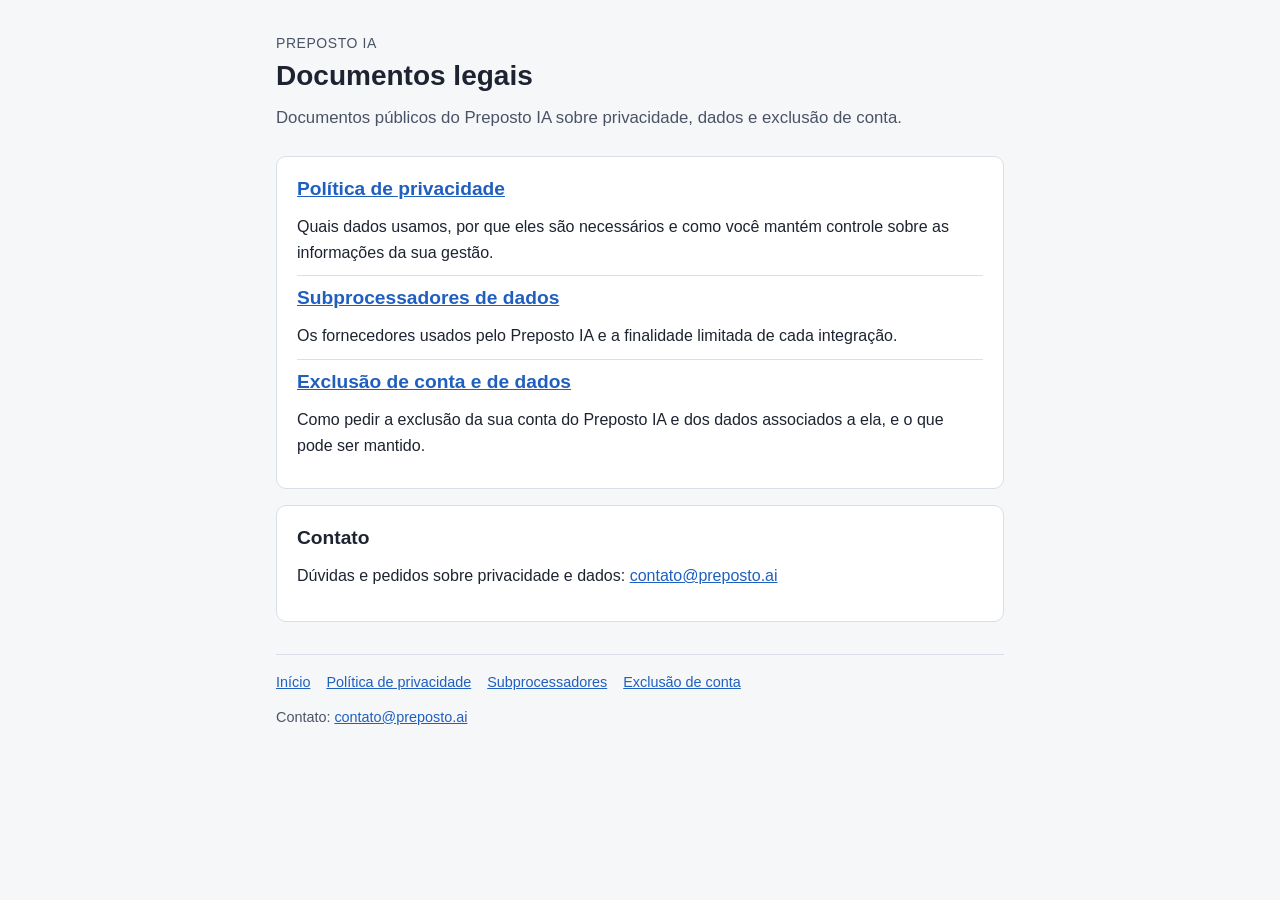
==== index.html @ 927982ff "docs: documentos legais públicos do Preposto IA Co-Authored-By: Claude Opus 5.5 <noreply@anthropic.c" ====
<!doctype html>
<html lang="pt-BR">
<head>
  <meta charset="utf-8">
  <meta name="viewport" content="width=device-width, initial-scale=1">
  <title>Preposto IA — documentos legais</title>
  <link rel="stylesheet" href="style.css">
</head>
<body>
  <main class="pagina">
    <header class="topo">
      <p class="sobretitulo">Preposto IA</p>
      <h1>Documentos legais</h1>
      <p class="descricao">Documentos públicos do Preposto IA sobre privacidade, dados e exclusão de conta.</p>
    </header>

    <section class="bloco" aria-label="Documentos">
      <ul class="itens">
        <li>
          <h2><a href="privacidade.html">Política de privacidade</a></h2>
          <p>Quais dados usamos, por que eles são necessários e como você mantém controle sobre as informações da sua gestão.</p>
        </li>
        <li>
          <h2><a href="subprocessadores.html">Subprocessadores de dados</a></h2>
          <p>Os fornecedores usados pelo Preposto IA e a finalidade limitada de cada integração.</p>
        </li>
        <li>
          <h2><a href="exclusao-de-conta.html">Exclusão de conta e de dados</a></h2>
          <p>Como pedir a exclusão da sua conta do Preposto IA e dos dados associados a ela, e o que pode ser mantido.</p>
        </li>
      </ul>
    </section>

    <section class="bloco">
      <h2>Contato</h2>
      <p>Dúvidas e pedidos sobre privacidade e dados: <a href="mailto:contato@preposto.ai">contato@preposto.ai</a></p>
    </section>

    <footer class="rodape">
      <ul>
        <li><a href="index.html">Início</a></li>
        <li><a href="privacidade.html">Política de privacidade</a></li>
        <li><a href="subprocessadores.html">Subprocessadores</a></li>
        <li><a href="exclusao-de-conta.html">Exclusão de conta</a></li>
      </ul>
      <p>Contato: <a href="mailto:contato@preposto.ai">contato@preposto.ai</a></p>
    </footer>
  </main>
</body>
</html>
---- style.css ----
:root {
  color-scheme: light dark;
  --fundo: #f6f7f9;
  --superficie: #ffffff;
  --texto: #1d2330;
  --texto-suave: #4a5366;
  --destaque: #1f5fbf;
  --borda: #d9dee8;
  --destaque-fundo: #e8f0fb;
}

@media (prefers-color-scheme: dark) {
  :root {
    --fundo: #12151c;
    --superficie: #1b2029;
    --texto: #e7eaf0;
    --texto-suave: #aab3c4;
    --destaque: #8ab4ff;
    --borda: #2e3644;
    --destaque-fundo: #1f2a3d;
  }
}

* {
  box-sizing: border-box;
}

html {
  -webkit-text-size-adjust: 100%;
}

body {
  margin: 0;
  padding: 0;
  background: var(--fundo);
  color: var(--texto);
  font-family: -apple-system, BlinkMacSystemFont, "Segoe UI", Roboto, Helvetica, Arial, sans-serif;
  font-size: 16px;
  line-height: 1.6;
}

.pagina {
  max-width: 760px;
  margin: 0 auto;
  padding: 32px 16px 48px;
}

header.topo {
  margin-bottom: 24px;
}

.sobretitulo {
  margin: 0 0 4px;
  color: var(--texto-suave);
  font-size: 0.875rem;
  text-transform: uppercase;
  letter-spacing: 0.04em;
}

h1 {
  margin: 0 0 12px;
  font-size: 1.75rem;
  line-height: 1.25;
}

h2 {
  margin: 0 0 12px;
  font-size: 1.2rem;
  line-height: 1.3;
}

h3 {
  margin: 0 0 4px;
  font-size: 1rem;
}

p {
  margin: 0 0 12px;
}

a {
  color: var(--destaque);
  overflow-wrap: anywhere;
}

.meta {
  margin: 0;
  color: var(--texto-suave);
  font-size: 0.9rem;
}

.descricao {
  font-size: 1.05rem;
  color: var(--texto-suave);
}

.bloco {
  background: var(--superficie);
  border: 1px solid var(--borda);
  border-radius: 10px;
  padding: 20px;
  margin-bottom: 16px;
}

.resumo {
  background: var(--destaque-fundo);
  border-color: var(--destaque-fundo);
}

.destaques {
  list-style: none;
  margin: 0;
  padding: 0;
  display: grid;
  gap: 12px;
}

.destaques li {
  background: var(--superficie);
  border: 1px solid var(--borda);
  border-radius: 8px;
  padding: 12px 14px;
}

.destaques p {
  margin: 0;
}

.secao {
  background: var(--superficie);
  border: 1px solid var(--borda);
  border-radius: 10px;
  padding: 20px;
  margin-bottom: 16px;
}

.itens {
  margin: 0;
  padding: 0;
  list-style: none;
}

.itens li {
  padding: 10px 0;
  border-top: 1px solid var(--borda);
}

.itens li:first-child {
  border-top: 0;
  padding-top: 0;
}

.itens p {
  margin: 0;
}

.links {
  margin: 8px 0 0;
  font-size: 0.95rem;
}

table {
  width: 100%;
  border-collapse: collapse;
  font-size: 0.95rem;
}

th,
td {
  text-align: left;
  vertical-align: top;
  padding: 10px 8px;
  border-top: 1px solid var(--borda);
}

th {
  color: var(--texto-suave);
  font-weight: 600;
  border-top: 0;
}

.tabela-wrap {
  overflow-x: auto;
  background: var(--superficie);
  border: 1px solid var(--borda);
  border-radius: 10px;
  padding: 4px 16px;
}

.rodape {
  margin-top: 32px;
  padding-top: 16px;
  border-top: 1px solid var(--borda);
  font-size: 0.9rem;
  color: var(--texto-suave);
}

.rodape ul {
  list-style: none;
  margin: 0 0 12px;
  padding: 0;
  display: flex;
  flex-wrap: wrap;
  gap: 8px 16px;
}

.rodape p {
  margin: 0;
}

@media (min-width: 600px) {
  .destaques {
    grid-template-columns: repeat(3, 1fr);
  }
}

@media (max-width: 380px) {
  h1 {
    font-size: 1.5rem;
  }
}
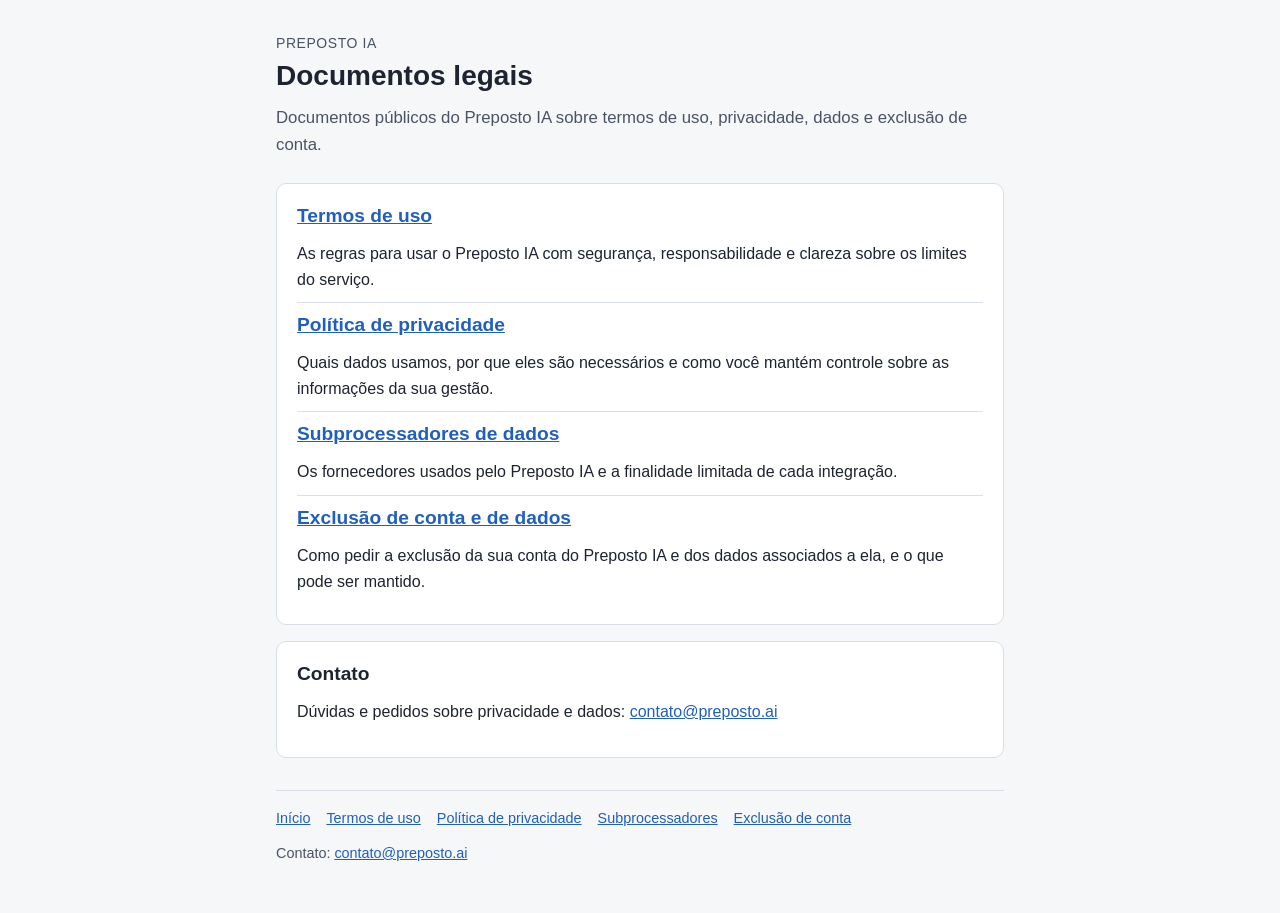
==== commit 9429f039: "docs: termos de uso do Preposto IA e identificação da controladora Termos de uso a partir do texto d" ====
--- a/index.html
+++ b/index.html
@@ -11,11 +11,15 @@
     <header class="topo">
       <p class="sobretitulo">Preposto IA</p>
       <h1>Documentos legais</h1>
-      <p class="descricao">Documentos públicos do Preposto IA sobre privacidade, dados e exclusão de conta.</p>
+      <p class="descricao">Documentos públicos do Preposto IA sobre termos de uso, privacidade, dados e exclusão de conta.</p>
     </header>
 
     <section class="bloco" aria-label="Documentos">
       <ul class="itens">
+        <li>
+          <h2><a href="termos.html">Termos de uso</a></h2>
+          <p>As regras para usar o Preposto IA com segurança, responsabilidade e clareza sobre os limites do serviço.</p>
+        </li>
         <li>
           <h2><a href="privacidade.html">Política de privacidade</a></h2>
           <p>Quais dados usamos, por que eles são necessários e como você mantém controle sobre as informações da sua gestão.</p>
@@ -39,6 +43,7 @@
     <footer class="rodape">
       <ul>
         <li><a href="index.html">Início</a></li>
+        <li><a href="termos.html">Termos de uso</a></li>
         <li><a href="privacidade.html">Política de privacidade</a></li>
         <li><a href="subprocessadores.html">Subprocessadores</a></li>
         <li><a href="exclusao-de-conta.html">Exclusão de conta</a></li>
